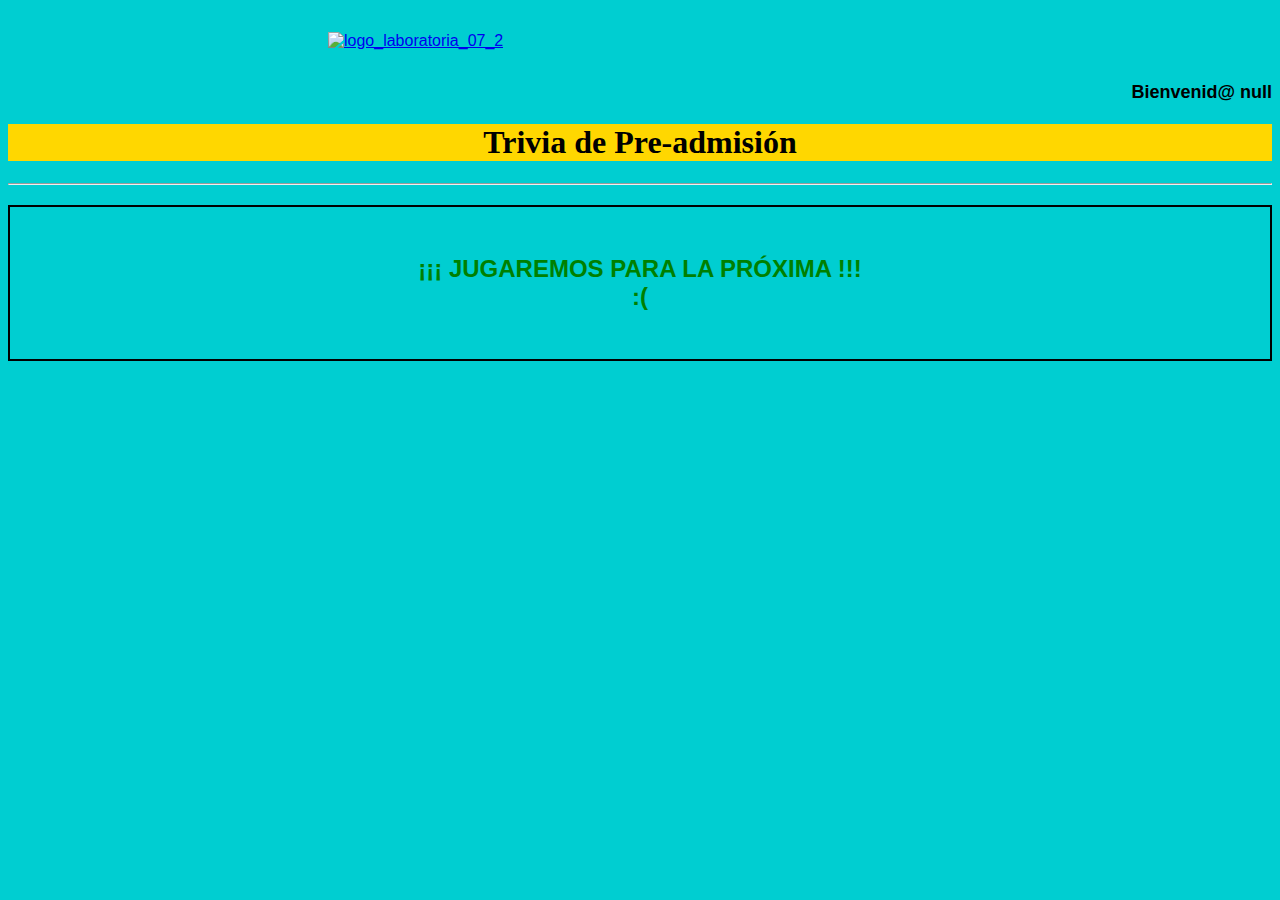
==== index.html @ 295aeb2a "Resubiendo proyecto" ====
<!DOCTYPE html>
<html lang="en" dir="ltr">
  <head>
    <meta charset="utf-8">
    <title>Trivia</title> <!-- Título -->
    <link rel='stylesheet' href='estilostrivia.css'> <!-- Link con CSS -->
  </head>
  <body>
    <div class="image-laboratoria">
      <a href="https://www.youtube.com/channel/UC3LdpwpeIJqbm4hafXXqRHA" target="_blank">  <!-- Se utilizo etiqueta <a></a> para incluir el enlace de la imagen. -->
        <img src="https://preview.ibb.co/fPEOOy/logo_laboratoria_07_2.png" alt="logo_laboratoria_07_2" border="0">
      </a>
    </div>
    <p id='name'></p> <!-- ID para imprimir en HTML. Nombre de la jugadora -->
    <h1 id='titleTrivia'>Trivia de Pre-admisión</h1> <!-- Titulo de la página-->
    <hr/>
    <h2 id='no-Play'> ¡¡¡ JUGAREMOS PARA LA PRÓXIMA !!! </br> :( </h2> <!-- ID para interactuar en JS-->
    <div id="show-results">
      <div>
        <section id='titleRightAnswers'></section> <!-- ID para interactuar en JS -->
        <section id='right'> </section> <!-- ID para interactuar en JS -->
        <img id= 'image1' src='https://encrypted-tbn0.gstatic.com/images?q=tbn:ANd9GcTD-gGZN0JotrD_VNeVYSZilWIsVZXFekDE3mRGb7MY1CEDVwkslg'alt='respuestas.Correctas'> <!-- ID para modificar en CSS. Code Pen únicamente admite imagen desde URL -->
<!-- <p id="image1" Primer intento para incluir imagen con el uso de un párrafo-->
<!-- <p id="image1"  Id para interactuar imagen en JS y poder modificar en CSS -->
<!-- <img src="correctas.jpg" alt="res.Correctas" border="0">
</p> -->
      </div>
      <div>
        <section id='titleWrongAnswers'></section> <!-- ID para imprimir en HTML -->
        <section id='wrong'> </section>
        <!-- <p id="image2" Id para interactuar imagen en JS y poder modificar en CSS -->
        <img id= 'image2' src="https://encrypted-tbn0.gstatic.com/images?q=tbn:ANd9GcR-PE-JDz1w-I1KuCkBWTrH9pibKns09rB65SDUU0SaiPvq-oZo" alt="res.Incorrectas">
        <!-- </p> -->
      </div>
    </div>
    <script src='script.js'></script> <!-- Vinculamos HTML con JS-->
  </body>
</html>
---- estilostrivia.css ----
body {
  font-family: Arial;
  background-color: #00CED1;
}
#name {
  text-align: right;
  font-size: 18px;
  font-weight: bold;
}

#no-Play {
  color: green;
  text-align: center;
  border: 2px solid black;
  padding: 2em;
  display: none;
}

#titleTrivia {
  font-style: normal;
  font-family: fantasy;
  text-align:center;
  background-color: 	#FFD700;
  text-size: 22px;
  color:	black;
}

#titleRightAnswers {
  font-size: 20px;
  font-family: fantasy;
  color: #4B0082;
  margin-top: 6em;
  margin-left: 5em;
  text-align: left;
}
#titleWrongAnswers {
  font-size: 20px;
  font-family: fantasy;
  color: red;
  margin-right: 5em;
  text-align: right;
}

#right {
  border-right: 10px double #FFD700;
  display: inline-block;
  width: 300px;
  height: 300px;
  float: left;
  margin-top: 50px;
  /* margin-right: 112px; */
  padding: 2em;
}

#wrong {
  border-left: 10px double #FFD700;
  display: inline-block;
  width: 300px;
  height: 300px;
  float: right;
  padding: 2em;
  margin-top: 25px;
}

#show-results {
  display: none;
}

.image-laboratoria{
  margin: 2em 20em;
}

#image1 {
  float: left;
  width: 10em;
  height: 8em;
  margin-right: 20em;
  margin-top: 12em;
}

#image2 {
  float: right;
  width: 10em;
  height: 6em;
  margin-left: 20em;
}
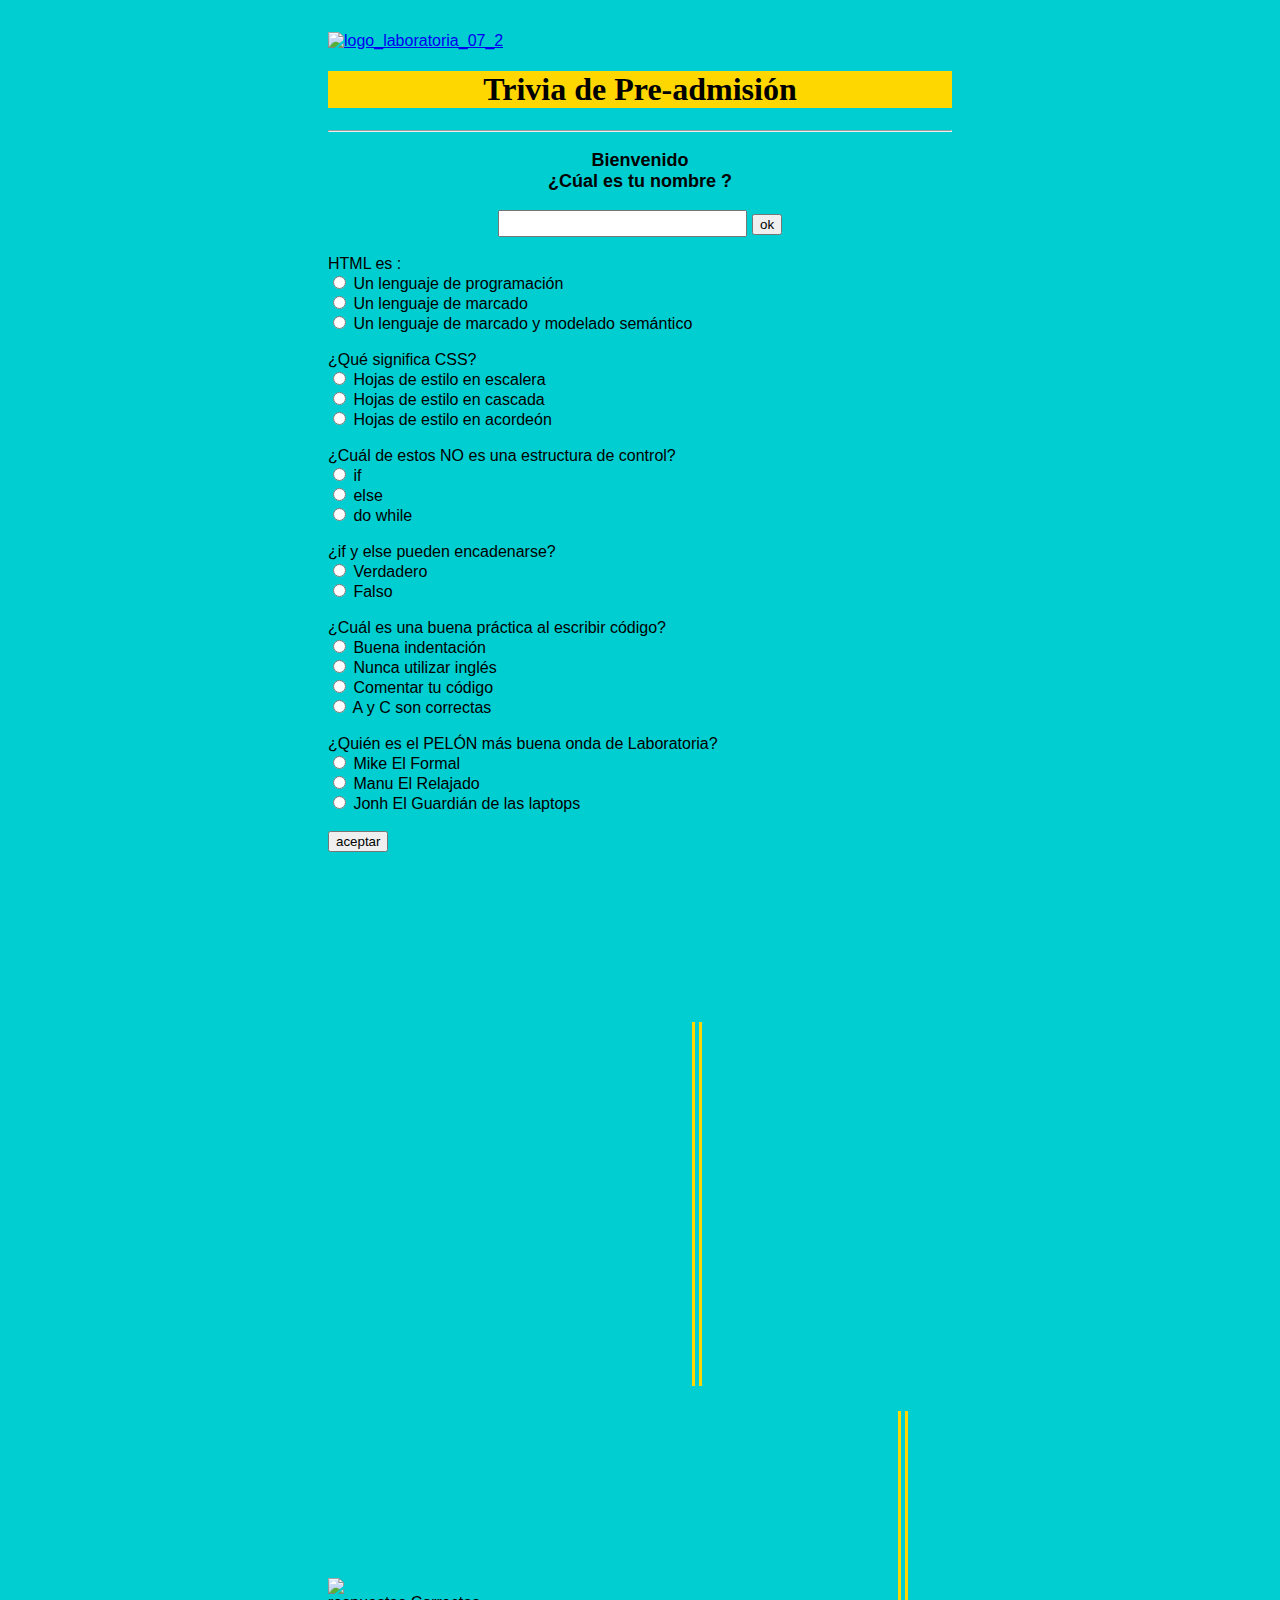
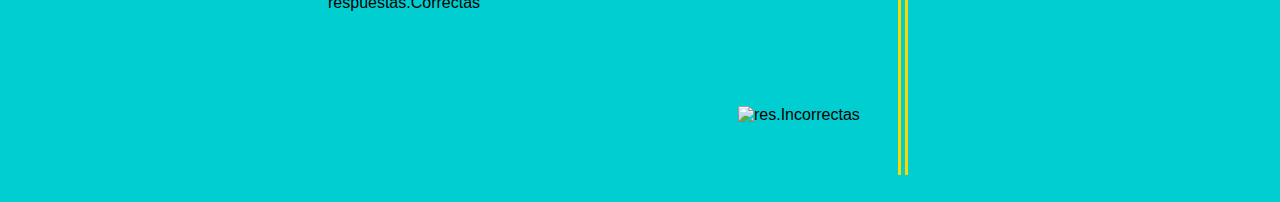
==== commit 6b59c891: "cambios recientes" ====
--- a/index.html
+++ b/index.html
@@ -10,13 +10,77 @@
       <a href="https://www.youtube.com/channel/UC3LdpwpeIJqbm4hafXXqRHA" target="_blank">  <!-- Se utilizo etiqueta <a></a> para incluir el enlace de la imagen. -->
         <img src="https://preview.ibb.co/fPEOOy/logo_laboratoria_07_2.png" alt="logo_laboratoria_07_2" border="0">
       </a>
-    </div>
-    <p id='name'></p> <!-- ID para imprimir en HTML. Nombre de la jugadora -->
+    <!-- <p id='name'></p> <! ID para imprimir en HTML. Nombre de la jugadora -->
     <h1 id='titleTrivia'>Trivia de Pre-admisión</h1> <!-- Titulo de la página-->
     <hr/>
     <h2 id='no-Play'> ¡¡¡ JUGAREMOS PARA LA PRÓXIMA !!! </br> :( </h2> <!-- ID para interactuar en JS-->
-    <div id="show-results">
-      <div>
+    <div id="show-results"> </div>
+    <div id= 'nombreUsuario'>
+      <p>
+        Bienvenido </br> ¿Cúal es tu nombre ?
+        <div id='Hola'> </div>
+        <input type="yourName" id="name" >
+        <input type="submit"  value="ok" id="ok" onclick="agregarNombre()">
+      </p>
+    </div>
+    <form>
+      <label> HTML es :</label>
+      <br/>
+      <label>
+        <input name="question1" type="radio" value="Un lenguaje de programación"> Un lenguaje de programación <br/>
+        <input name="question1" type="radio" value="Un lenguaje de marcado"> Un lenguaje de marcado <br/>
+        <input name="question1" type="radio" value="Un lenguaje de marcado y modelado semántico"> Un lenguaje de marcado y modelado semántico <br/>
+      </label>
+      <br/>
+
+      <label> ¿Qué significa CSS? </label>
+      <br/>
+      <label>
+        <input name="question2" type="radio"> Hojas de estilo en escalera <br/>
+        <input name="question2" type="radio"> Hojas de estilo en cascada <br/>
+        <input name="question2" type="radio"> Hojas de estilo en acordeón <br/>
+      </label>
+      <br/>
+
+      <label> ¿Cuál de estos NO es una estructura de control? </label>
+      <br/>
+      <label>
+        <input name="question3" type="radio"> if <br/>
+        <input name="question3" type="radio"> else <br/>
+        <input name="question3" type="radio"> do while <br/>
+      </label>
+      <br/>
+
+      <label> ¿if y else pueden encadenarse? </label>
+      <br/>
+      <label>
+        <input name="question4" type="radio"> Verdadero <br/>
+        <input name="question4" type="radio"> Falso<br/>
+      </label>
+      <br/>
+
+      <label> ¿Cuál es una buena práctica al escribir código? </label>
+      <br/>
+      <label>
+        <input name="question5" type="radio"> Buena indentación <br/>
+        <input name="question5" type="radio"> Nunca utilizar inglés <br/>
+        <input name="question5" type="radio"> Comentar tu código <br/>
+        <input name="question5" type="radio"> A y C son correctas <br/>
+      </label>
+      <br/>
+
+      <label> ¿Quién es el PELÓN más buena onda de Laboratoria? </label>
+      <br/>
+      <label>
+        <input name="question6" type="radio"> Mike El Formal <br/>
+        <input name="question6" type="radio"> Manu El Relajado <br/>
+        <input name="question6" type="radio"> Jonh El Guardián de las laptops <br/>
+      </label>
+      <br/>
+
+      <input type="submit"  value="aceptar" id="aceptar" onclick="aceptarPreguntas()">
+
+    </form>
         <section id='titleRightAnswers'></section> <!-- ID para interactuar en JS -->
         <section id='right'> </section> <!-- ID para interactuar en JS -->
         <img id= 'image1' src='https://encrypted-tbn0.gstatic.com/images?q=tbn:ANd9GcTD-gGZN0JotrD_VNeVYSZilWIsVZXFekDE3mRGb7MY1CEDVwkslg'alt='respuestas.Correctas'> <!-- ID para modificar en CSS. Code Pen únicamente admite imagen desde URL -->
--- a/estilostrivia.css
+++ b/estilostrivia.css
@@ -4,6 +4,12 @@
 }
 #name {
   text-align: right;
+  font-size: 18px;
+  font-weight: bold;
+}
+
+#nombreUsuario {
+  text-align: center;
   font-size: 18px;
   font-weight: bold;
 }
@@ -43,7 +49,7 @@
 
 #right {
   border-right: 10px double #FFD700;
-  display: inline-block;
+  display: inline-table;
   width: 300px;
   height: 300px;
   float: left;
@@ -54,7 +60,7 @@
 
 #wrong {
   border-left: 10px double #FFD700;
-  display: inline-block;
+  display: inline-table;
   width: 300px;
   height: 300px;
   float: right;
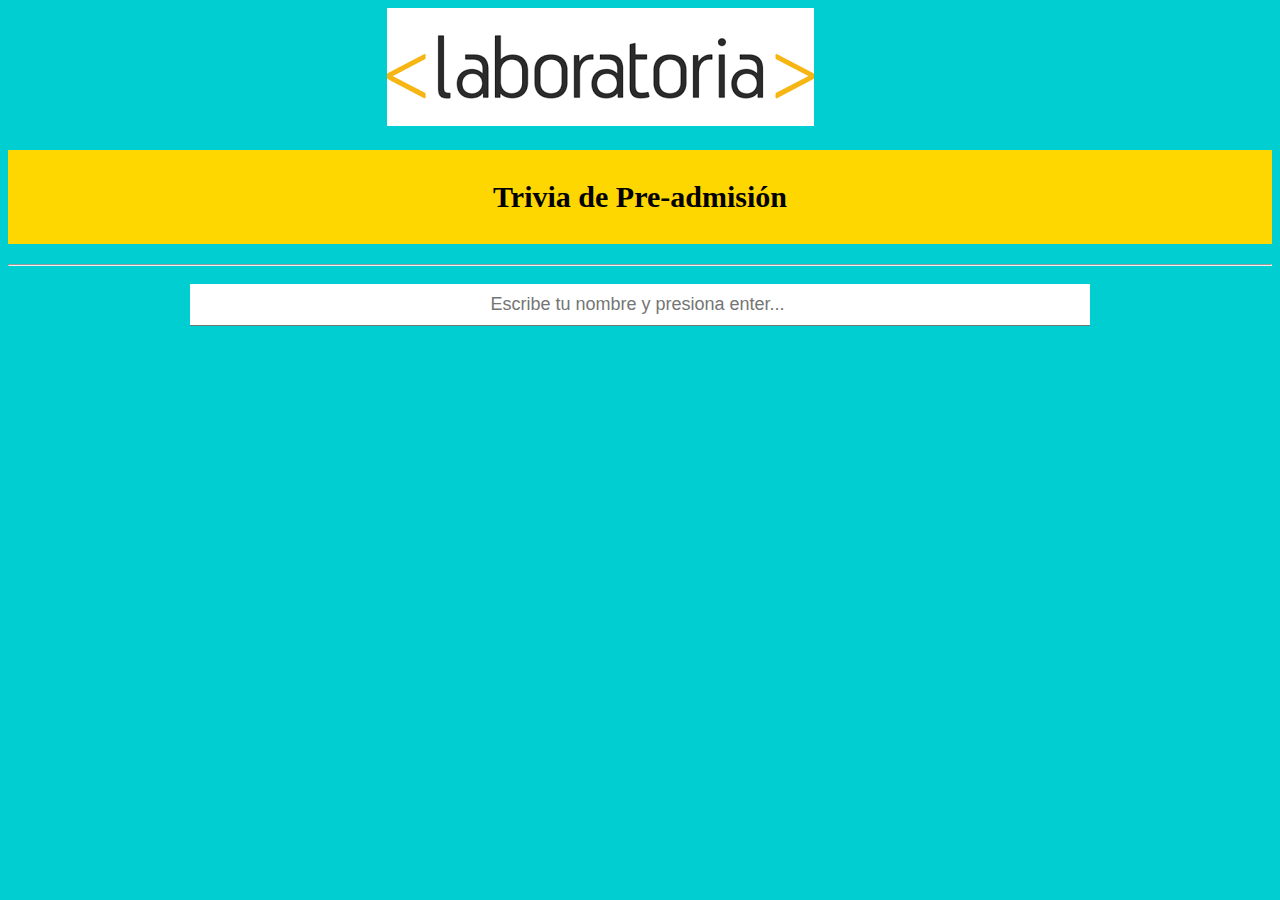
==== commit 46bb9186: "Terminando proyecto" ====
--- a/index.html
+++ b/index.html
@@ -3,100 +3,111 @@
   <head>
     <meta charset="utf-8">
     <title>Trivia</title> <!-- Título -->
-    <link rel='stylesheet' href='estilostrivia.css'> <!-- Link con CSS -->
+    <link rel="stylesheet" href="css/estilostrivia.css"> <!-- Link con CSS -->
   </head>
   <body>
     <div class="image-laboratoria">
       <a href="https://www.youtube.com/channel/UC3LdpwpeIJqbm4hafXXqRHA" target="_blank">  <!-- Se utilizo etiqueta <a></a> para incluir el enlace de la imagen. -->
-        <img src="https://preview.ibb.co/fPEOOy/logo_laboratoria_07_2.png" alt="logo_laboratoria_07_2" border="0">
+        <img src="img/Laboratoria.png" alt="logo_laboratoria_07_2" border="0" />
       </a>
-    <!-- <p id='name'></p> <! ID para imprimir en HTML. Nombre de la jugadora -->
-    <h1 id='titleTrivia'>Trivia de Pre-admisión</h1> <!-- Titulo de la página-->
+    </div>
+    <h1 id="titleTrivia">Trivia de Pre-admisión</h1> <!-- Titulo de la página-->
     <hr/>
-    <h2 id='no-Play'> ¡¡¡ JUGAREMOS PARA LA PRÓXIMA !!! </br> :( </h2> <!-- ID para interactuar en JS-->
     <div id="show-results"> </div>
-    <div id= 'nombreUsuario'>
+    <!-- AQUI PEDIMOS EL NOMBRE DE USUARIO -->
+    <div id= "nombreUsuario">
       <p>
-        Bienvenido </br> ¿Cúal es tu nombre ?
-        <div id='Hola'> </div>
-        <input type="yourName" id="name" >
-        <input type="submit"  value="ok" id="ok" onclick="agregarNombre()">
+        <div id="hola"></div>
+        <input id="name" type="yourName" placeholder="Escribe tu nombre y presiona enter..." onkeypress="agregarNombre(event)"/>
       </p>
     </div>
-    <form>
-      <label> HTML es :</label>
-      <br/>
-      <label>
-        <input name="question1" type="radio" value="Un lenguaje de programación"> Un lenguaje de programación <br/>
-        <input name="question1" type="radio" value="Un lenguaje de marcado"> Un lenguaje de marcado <br/>
-        <input name="question1" type="radio" value="Un lenguaje de marcado y modelado semántico"> Un lenguaje de marcado y modelado semántico <br/>
-      </label>
-      <br/>
+    <!-- /AQUI PEDIMOS EL NOMBRE DE USUARIO -->
+    <div id="readyToPlay">
+      <p>¿Estas listo para jugar?</p>
+      <input class="trivia-button" type="button" value="Si" onclick="listoParaJugar(event)"/>
+      <input class="trivia-button" type="button" value="No" onclick="listoParaJugar(event)"/>
+    </div>
+    <p id="no-play">¡¡¡ JUGAREMOS PARA LA PROXIMA !!!</p>
+    <form id="questions" action="#">
+      <fieldset>
+          <label> HTML es :</label>
+          <br/>
+          <label>
+            <input name="question1" type="radio" value="Un lenguaje de programación"> Un lenguaje de programación <br/>
+            <input name="question1" type="radio" value="Un lenguaje de marcado"> Un lenguaje de marcado <br/>
+            <input name="question1" type="radio" value="Un lenguaje de marcado y modelado semántico"> Un lenguaje de marcado y modelado semántico <br/>
+          </label>
+          <br/>
+    
+          <label> ¿Qué significa CSS? </label>
+          <br/>
+          <label>
+            <input name="question2" type="radio" value="Hojas de estilo en escalera"> Hojas de estilo en escalera <br/>
+            <input name="question2" type="radio" value="Hojas de estilo en cascada"> Hojas de estilo en cascada <br/>
+            <input name="question2" type="radio" value="Hojas de estilo en acordeón"> Hojas de estilo en acordeón <br/>
+          </label>
+          <br/>
+    
+          <label> ¿Cuál de estos NO es una estructura de control? </label>
+          <br/>
+          <label>
+            <input name="question3" type="radio" value="if"> if <br/>
+            <input name="question3" type="radio" value="else"> else <br/>
+            <input name="question3" type="radio" value="do if"> do if <br/>
+          </label>
+          <br/>
+    
+          <label> ¿if y else pueden encadenarse? </label>
+          <br/>
+          <label>
+            <input name="question4" type="radio" value="Verdadero"> Verdadero <br/>
+            <input name="question4" type="radio" value="Falso"> Falso<br/>
+          </label>
+          <br/>
+    
+          <label> ¿Cuál es una buena práctica al escribir código? </label>
+          <br/>
+          <label>
+            <input name="question5" type="radio" value="Buena indentación"> Buena indentación <br/>
+            <input name="question5" type="radio" value="Nunca utilizar inglés"> Nunca utilizar inglés <br/>
+            <input name="question5" type="radio" value="Comentar tu código"> Comentar tu código <br/>
+            <input name="question5" type="radio" value="A y C son correctas"> A y C son correctas <br/>
+          </label>
+          <br/>
+    
+          <label> ¿Quién es el PELÓN más buena onda de Laboratoria? </label>
+          <br/>
+          <label>
+            <input name="question6" type="radio" value="Mike El Formal"> Mike El Formal <br/>
+            <input name="question6" type="radio" value="Manu El Relajado"> Manu El Relajado <br/>
+            <input name="question6" type="radio" value="Jonh El Guardián de las laptops"> Jonh El Guardián de las laptops <br/>
+          </label>
+          <br/>
+          <input class="trivia-button" type="submit"  value="RESPONDER" id="sendAnswer">
+      </fieldset>
+      
+    </form>
+    <div id="totalAnswer">
+      <table id="tableAnswer" class="center">
+        <tr>
+          <th>Preguntas</th>
+          <th>Correctas</th>
+          <th>Incorrectas</th>
+        </tr>
+      </table>
+      <p><strong>CORRECTAS: </strong><span id="rightAnswer"></span></p>
+      <p><strong>INCORRECTAS: </strong><span id="wrongAnswer"></span></p>
+    </div>
 
-      <label> ¿Qué significa CSS? </label>
-      <br/>
-      <label>
-        <input name="question2" type="radio"> Hojas de estilo en escalera <br/>
-        <input name="question2" type="radio"> Hojas de estilo en cascada <br/>
-        <input name="question2" type="radio"> Hojas de estilo en acordeón <br/>
-      </label>
-      <br/>
-
-      <label> ¿Cuál de estos NO es una estructura de control? </label>
-      <br/>
-      <label>
-        <input name="question3" type="radio"> if <br/>
-        <input name="question3" type="radio"> else <br/>
-        <input name="question3" type="radio"> do while <br/>
-      </label>
-      <br/>
-
-      <label> ¿if y else pueden encadenarse? </label>
-      <br/>
-      <label>
-        <input name="question4" type="radio"> Verdadero <br/>
-        <input name="question4" type="radio"> Falso<br/>
-      </label>
-      <br/>
-
-      <label> ¿Cuál es una buena práctica al escribir código? </label>
-      <br/>
-      <label>
-        <input name="question5" type="radio"> Buena indentación <br/>
-        <input name="question5" type="radio"> Nunca utilizar inglés <br/>
-        <input name="question5" type="radio"> Comentar tu código <br/>
-        <input name="question5" type="radio"> A y C son correctas <br/>
-      </label>
-      <br/>
-
-      <label> ¿Quién es el PELÓN más buena onda de Laboratoria? </label>
-      <br/>
-      <label>
-        <input name="question6" type="radio"> Mike El Formal <br/>
-        <input name="question6" type="radio"> Manu El Relajado <br/>
-        <input name="question6" type="radio"> Jonh El Guardián de las laptops <br/>
-      </label>
-      <br/>
-
-      <input type="submit"  value="aceptar" id="aceptar" onclick="aceptarPreguntas()">
-
-    </form>
-        <section id='titleRightAnswers'></section> <!-- ID para interactuar en JS -->
-        <section id='right'> </section> <!-- ID para interactuar en JS -->
-        <img id= 'image1' src='https://encrypted-tbn0.gstatic.com/images?q=tbn:ANd9GcTD-gGZN0JotrD_VNeVYSZilWIsVZXFekDE3mRGb7MY1CEDVwkslg'alt='respuestas.Correctas'> <!-- ID para modificar en CSS. Code Pen únicamente admite imagen desde URL -->
-<!-- <p id="image1" Primer intento para incluir imagen con el uso de un párrafo-->
-<!-- <p id="image1"  Id para interactuar imagen en JS y poder modificar en CSS -->
-<!-- <img src="correctas.jpg" alt="res.Correctas" border="0">
-</p> -->
-      </div>
-      <div>
-        <section id='titleWrongAnswers'></section> <!-- ID para imprimir en HTML -->
-        <section id='wrong'> </section>
-        <!-- <p id="image2" Id para interactuar imagen en JS y poder modificar en CSS -->
-        <img id= 'image2' src="https://encrypted-tbn0.gstatic.com/images?q=tbn:ANd9GcR-PE-JDz1w-I1KuCkBWTrH9pibKns09rB65SDUU0SaiPvq-oZo" alt="res.Incorrectas">
-        <!-- </p> -->
-      </div>
-    </div>
-    <script src='script.js'></script> <!-- Vinculamos HTML con JS-->
+    <!-- <section id="titleRightAnswers"></section> ID para interactuar en JS -->
+    <!-- <section id="right"> </section> ID para interactuar en JS -->
+    <!-- <img id="image1" src="img/correcta.png" alt="respuestas.Correctas"> ID para modificar en CSS. Code Pen únicamente admite imagen desde URL -->
+    <!-- <div>
+      <section id="titleWrongAnswers"></section>
+      <section id="wrong"> </section>
+      <img id= "image2" src="img/incorrecta.png" alt="res.Incorrectas">
+    </div> -->
+  </div>
+  <script src="js/script.js"></script> <!-- Vinculamos HTML con JS-->
   </body>
 </html>
--- a/css/estilostrivia.css
+++ b/css/estilostrivia.css
@@ -0,0 +1,166 @@
+body {
+  font-family: Arial;
+  background-color: #00CED1;
+}
+
+table {
+  background-color: white;
+  font-family: arial, sans-serif;
+  border-collapse: collapse;
+  width: 100%;
+  display: 'none';
+}
+
+table.center {
+  margin-left:auto; 
+  margin-right:auto;
+}
+
+#hola {
+  color: white;
+  font-size: 22px;
+}
+
+td, th {
+  border: 1px solid #dddddd;
+  text-align: left;
+  padding: 8px;
+}
+
+tr:nth-child(even) {
+  background-color: #dddddd;
+}
+
+#questions {
+  display: none;
+}
+
+#totalAnswer {
+  display: none;
+}
+
+#totalAnswer > p{
+  color: white;
+}
+
+#readyToPlay {
+  display: none;
+  text-align: center;
+  color: white;
+  font-size: 22px;
+  font-weight: bold;
+}
+
+.trivia-button {
+  background-color: yellow;
+  font-size: 18px;
+  padding: 1em;
+  font-weight: bold;
+}
+
+#name {
+  /* font-size: 16px;
+  font-weight: bold;
+  width: 300px;
+  height: 35px;
+  border-radius: 25px;
+  padding: 1em;
+  border-color: black; */
+  font-size:18px;
+  padding:10px 10px 10px 5px;
+  display:block;
+  width:300px;
+  border:none;
+  border-bottom:1px solid #757575;
+  width: 70%;
+  text-align: center;
+  margin-left: auto;
+  margin-right: auto;
+}
+
+#nombreUsuario {
+  text-align: center;
+  font-size: 18px;
+  font-weight: bold;
+}
+
+#no-play {
+  color: green;
+  text-align: center;
+  border: 2px solid black;
+  padding: 2em;
+  display: none;
+}
+
+#titleTrivia {
+  font-style: normal;
+  font-family: fantasy;
+  text-align:center;
+  background-color: 	#FFD700;
+  font-size: 30px;
+  color:	black;
+  padding: 1em;
+}
+
+#titleRightAnswers {
+  font-size: 20px;
+  font-family: fantasy;
+  color: #4B0082;
+  margin-top: 6em;
+  margin-left: 5em;
+  text-align: left;
+}
+#titleWrongAnswers {
+  font-size: 20px;
+  font-family: fantasy;
+  color: red;
+  margin-right: 5em;
+  text-align: right;
+}
+
+#right {
+  border-right: 10px double #FFD700;
+  display: inline-table;
+  width: 300px;
+  height: 300px;
+  float: left;
+  margin-top: 50px;
+  /* margin-right: 112px; */
+  padding: 2em;
+}
+
+#wrong {
+  border-left: 10px double #FFD700;
+  display: inline-table;
+  width: 300px;
+  height: 300px;
+  float: right;
+  padding: 2em;
+  margin-top: 25px;
+}
+
+#show-results {
+  display: none;
+}
+
+.image-laboratoria{
+  display: block;
+  margin-left: auto;
+  margin-right: auto;
+  width: 40%;
+}
+
+#image1 {
+  float: left;
+  width: 10em;
+  height: 8em;
+  margin-right: 20em;
+  margin-top: 12em;
+}
+
+#image2 {
+  float: right;
+  width: 10em;
+  height: 6em;
+  margin-left: 20em;
+}
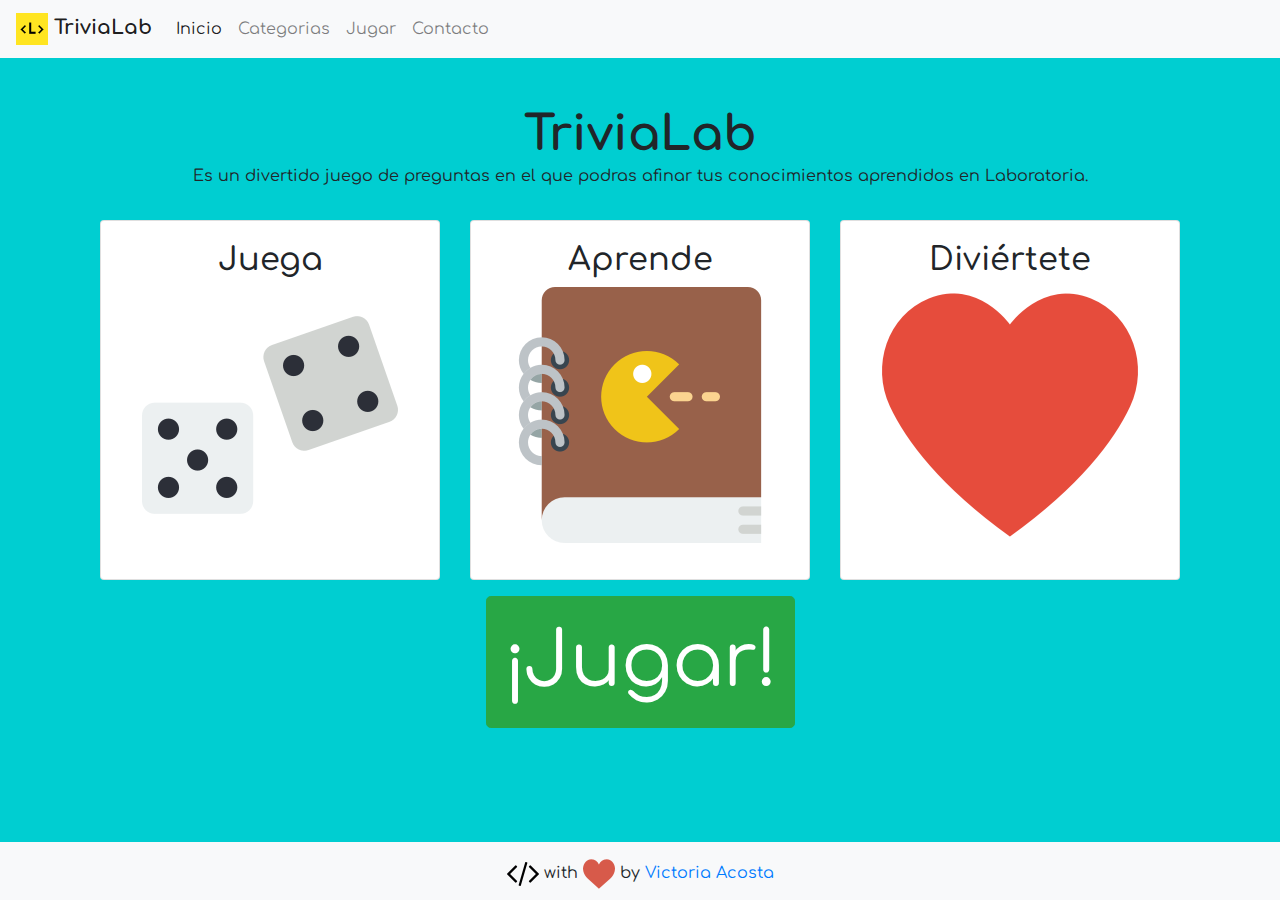
==== commit 86a60fda: "Arreglando responsive" ====
--- a/index.html
+++ b/index.html
@@ -1,113 +1,90 @@
 <!DOCTYPE html>
-<html lang="en" dir="ltr">
+<html lang="es" dir="ltr">
   <head>
-    <meta charset="utf-8">
+    <meta charset="utf-8" />
+    <meta name="viewport" content="width=device-width, initial-scale=1.0">
     <title>Trivia</title> <!-- Título -->
-    <link rel="stylesheet" href="css/estilostrivia.css"> <!-- Link con CSS -->
+    <link rel="stylesheet" href="css/bootstrap.min.css" /> <!-- Link con CSS -->
+    <link href="https://fonts.googleapis.com/css?family=Comfortaa" rel="stylesheet" />
+    <link rel='stylesheet' href='css/estilostrivia.css' /> <!-- Link con CSS -->
   </head>
   <body>
-    <div class="image-laboratoria">
-      <a href="https://www.youtube.com/channel/UC3LdpwpeIJqbm4hafXXqRHA" target="_blank">  <!-- Se utilizo etiqueta <a></a> para incluir el enlace de la imagen. -->
-        <img src="img/Laboratoria.png" alt="logo_laboratoria_07_2" border="0" />
-      </a>
-    </div>
-    <h1 id="titleTrivia">Trivia de Pre-admisión</h1> <!-- Titulo de la página-->
-    <hr/>
-    <div id="show-results"> </div>
-    <!-- AQUI PEDIMOS EL NOMBRE DE USUARIO -->
-    <div id= "nombreUsuario">
+    <header>
+      <nav class="navbar navbar-expand-lg navbar-light bg-light">
+        <a class="navbar-brand" href="#">
+          <figure class="logo">
+            <img width="32" src="img/laboratoria-logo.png" alt="logo-laboratoria" /> <strong>TriviaLab</strong>
+          </figure>
+        </a>
+        <button class="navbar-toggler" type="button" data-toggle="collapse" data-target="#navbarNav" aria-controls="navbarNav" aria-expanded="false" aria-label="Toggle navigation">
+          <span class="navbar-toggler-icon"></span>
+        </button>
+        <div class="collapse navbar-collapse" id="navbarNav">
+          <ul class="navbar-nav">
+            <li class="nav-item active">
+              <a class="nav-link" href="/">Inicio <span class="sr-only">(current)</span></a>
+            </li>
+            <li class="nav-item">
+              <a class="nav-link" href="#">Categorias</a>
+            </li>
+            <li class="nav-item">
+              <a class="nav-link" href="#">Jugar</a>
+            </li>
+            <li class="nav-item">
+              <a class="nav-link" href="#">Contacto</a>
+            </li>
+          </ul>
+        </div>
+      </nav>
+    </header>
+    <section class="container">
+      <div class="row">
+        <div class="col-md">
+            <h1 class="main-title">TriviaLab</h1>
+            <p class="text-center">Es un divertido juego de preguntas en el que podras afinar tus conocimientos aprendidos en Laboratoria.</p>
+        </div>
+      </div>
+      <div class="row main-section">
+        <div class="col-sm col-md col-lg">
+          <div class="card">
+            <div class="card-body">
+              <h2 class="text-center">Juega</h2>
+              <figure>
+                <img class="main-logos" width="256" src="img/play.png" alt="Juega">
+              </figure>
+            </div>
+          </div>
+        </div>
+        <div class="col-sm col-md col-lg">
+          <div class="card">
+            <div class="card-body">
+              <h2 class="text-center">Aprende</h2>
+              <figure>
+                <img class="main-logos" width="256" src="img/learn.png" alt="">
+              </figure>
+            </div>
+          </div>
+        </div>
+        <div class="col-sm col-md col-lg">
+          <div class="card">
+            <div class="card-body">
+              <h2 class="text-center">Diviértete</h2>
+              <figure>
+                <img class="main-logos" width="256" src="img/enjoy.png" alt="">
+              </figure>
+            </div>
+          </div>
+        </div>
+      </div>
+      <div class="row">
+        <a class="btn btn-success btn-lg game-btn"href="game.html">¡Jugar!</a>
+      </div>
+    </section>
+    <footer class="footer">
       <p>
-        <div id="hola"></div>
-        <input id="name" type="yourName" placeholder="Escribe tu nombre y presiona enter..." onkeypress="agregarNombre(event)"/>
+        <img width="32" src="img/code.png" alt="code" /> with <img width="32" src="img/like.png" alt="Like" /> by 
+        <a href="http://vicky2813.github.io/me" target="_blank">Victoria Acosta</a>
       </p>
-    </div>
-    <!-- /AQUI PEDIMOS EL NOMBRE DE USUARIO -->
-    <div id="readyToPlay">
-      <p>¿Estas listo para jugar?</p>
-      <input class="trivia-button" type="button" value="Si" onclick="listoParaJugar(event)"/>
-      <input class="trivia-button" type="button" value="No" onclick="listoParaJugar(event)"/>
-    </div>
-    <p id="no-play">¡¡¡ JUGAREMOS PARA LA PROXIMA !!!</p>
-    <form id="questions" action="#">
-      <fieldset>
-          <label> HTML es :</label>
-          <br/>
-          <label>
-            <input name="question1" type="radio" value="Un lenguaje de programación"> Un lenguaje de programación <br/>
-            <input name="question1" type="radio" value="Un lenguaje de marcado"> Un lenguaje de marcado <br/>
-            <input name="question1" type="radio" value="Un lenguaje de marcado y modelado semántico"> Un lenguaje de marcado y modelado semántico <br/>
-          </label>
-          <br/>
-    
-          <label> ¿Qué significa CSS? </label>
-          <br/>
-          <label>
-            <input name="question2" type="radio" value="Hojas de estilo en escalera"> Hojas de estilo en escalera <br/>
-            <input name="question2" type="radio" value="Hojas de estilo en cascada"> Hojas de estilo en cascada <br/>
-            <input name="question2" type="radio" value="Hojas de estilo en acordeón"> Hojas de estilo en acordeón <br/>
-          </label>
-          <br/>
-    
-          <label> ¿Cuál de estos NO es una estructura de control? </label>
-          <br/>
-          <label>
-            <input name="question3" type="radio" value="if"> if <br/>
-            <input name="question3" type="radio" value="else"> else <br/>
-            <input name="question3" type="radio" value="do if"> do if <br/>
-          </label>
-          <br/>
-    
-          <label> ¿if y else pueden encadenarse? </label>
-          <br/>
-          <label>
-            <input name="question4" type="radio" value="Verdadero"> Verdadero <br/>
-            <input name="question4" type="radio" value="Falso"> Falso<br/>
-          </label>
-          <br/>
-    
-          <label> ¿Cuál es una buena práctica al escribir código? </label>
-          <br/>
-          <label>
-            <input name="question5" type="radio" value="Buena indentación"> Buena indentación <br/>
-            <input name="question5" type="radio" value="Nunca utilizar inglés"> Nunca utilizar inglés <br/>
-            <input name="question5" type="radio" value="Comentar tu código"> Comentar tu código <br/>
-            <input name="question5" type="radio" value="A y C son correctas"> A y C son correctas <br/>
-          </label>
-          <br/>
-    
-          <label> ¿Quién es el PELÓN más buena onda de Laboratoria? </label>
-          <br/>
-          <label>
-            <input name="question6" type="radio" value="Mike El Formal"> Mike El Formal <br/>
-            <input name="question6" type="radio" value="Manu El Relajado"> Manu El Relajado <br/>
-            <input name="question6" type="radio" value="Jonh El Guardián de las laptops"> Jonh El Guardián de las laptops <br/>
-          </label>
-          <br/>
-          <input class="trivia-button" type="submit"  value="RESPONDER" id="sendAnswer">
-      </fieldset>
-      
-    </form>
-    <div id="totalAnswer">
-      <table id="tableAnswer" class="center">
-        <tr>
-          <th>Preguntas</th>
-          <th>Correctas</th>
-          <th>Incorrectas</th>
-        </tr>
-      </table>
-      <p><strong>CORRECTAS: </strong><span id="rightAnswer"></span></p>
-      <p><strong>INCORRECTAS: </strong><span id="wrongAnswer"></span></p>
-    </div>
-
-    <!-- <section id="titleRightAnswers"></section> ID para interactuar en JS -->
-    <!-- <section id="right"> </section> ID para interactuar en JS -->
-    <!-- <img id="image1" src="img/correcta.png" alt="respuestas.Correctas"> ID para modificar en CSS. Code Pen únicamente admite imagen desde URL -->
-    <!-- <div>
-      <section id="titleWrongAnswers"></section>
-      <section id="wrong"> </section>
-      <img id= "image2" src="img/incorrecta.png" alt="res.Incorrectas">
-    </div> -->
-  </div>
-  <script src="js/script.js"></script> <!-- Vinculamos HTML con JS-->
+    </footer>
   </body>
 </html>
--- a/css/estilostrivia.css
+++ b/css/estilostrivia.css
@@ -1,90 +1,95 @@
 body {
-  font-family: Arial;
+  font-family: 'Comfortaa', cursive;
   background-color: #00CED1;
 }
 
-table {
-  background-color: white;
-  font-family: arial, sans-serif;
-  border-collapse: collapse;
-  width: 100%;
-  display: 'none';
+#correctas {
+  font-size: 2em;
+  font-weight: bold;
+  color: green;
 }
 
-table.center {
-  margin-left:auto; 
-  margin-right:auto;
-}
-
-#hola {
-  color: white;
-  font-size: 22px;
-}
-
-td, th {
-  border: 1px solid #dddddd;
-  text-align: left;
-  padding: 8px;
-}
-
-tr:nth-child(even) {
-  background-color: #dddddd;
-}
-
-#questions {
-  display: none;
-}
-
-#totalAnswer {
-  display: none;
-}
-
-#totalAnswer > p{
-  color: white;
-}
-
-#readyToPlay {
-  display: none;
-  text-align: center;
-  color: white;
-  font-size: 22px;
+.separator {
+  font-size: 2em;
   font-weight: bold;
 }
 
-.trivia-button {
-  background-color: yellow;
-  font-size: 18px;
-  padding: 1em;
+#incorrectas {
+  font-size: 2em;
   font-weight: bold;
+  color: red;
+}
+
+.main-section {
+  margin: 1em 0;
+}
+
+.main-title {
+  text-align: center;
+  font-size: 48px;
+  font-weight: bold;
+  margin: 1em 0 0 0;
+}
+
+.game-btn {
+  display: block;
+  margin: 0 auto;
+  font-size: 76px;
+}
+
+.show {
+  opacity: 1;
+  transition: opacity 1000ms;
+}
+
+.hide {
+  opacity: 0;
+  transition: opacity 1000ms;
+}
+
+.logo {
+  margin: 0;
+  padding: 0;
+}
+
+.main-logos {
+  display: block;
+  margin: 0 auto;
+  width: 256px;
+}
+
+.question {
+  text-align: center;
+  font-weight: bold;
+  font-size: 24px;
+}
+
+.questions {
+  width: 100%;
+  margin: 1em 0;
+}
+
+.footer {
+  margin: 1em 0 0 0;
+  padding: 1em 0 0 0;
+  text-align: center;
+  background-color: #f8f9fa!important;
+  height: 58px;
+  position:fixed;
+  left:0px;
+  bottom:0px;
+  width: 100%;
+  vertical-align: middle;
+  display: table-cell
 }
 
 #name {
-  /* font-size: 16px;
-  font-weight: bold;
-  width: 300px;
-  height: 35px;
-  border-radius: 25px;
-  padding: 1em;
-  border-color: black; */
-  font-size:18px;
-  padding:10px 10px 10px 5px;
-  display:block;
-  width:300px;
-  border:none;
-  border-bottom:1px solid #757575;
-  width: 70%;
-  text-align: center;
-  margin-left: auto;
-  margin-right: auto;
-}
-
-#nombreUsuario {
-  text-align: center;
+  text-align: right;
   font-size: 18px;
   font-weight: bold;
 }
 
-#no-play {
+#no-Play {
   color: green;
   text-align: center;
   border: 2px solid black;
@@ -97,9 +102,8 @@
   font-family: fantasy;
   text-align:center;
   background-color: 	#FFD700;
-  font-size: 30px;
+  text-size: 22px;
   color:	black;
-  padding: 1em;
 }
 
 #titleRightAnswers {
@@ -120,7 +124,7 @@
 
 #right {
   border-right: 10px double #FFD700;
-  display: inline-table;
+  display: inline-block;
   width: 300px;
   height: 300px;
   float: left;
@@ -131,7 +135,7 @@
 
 #wrong {
   border-left: 10px double #FFD700;
-  display: inline-table;
+  display: inline-block;
   width: 300px;
   height: 300px;
   float: right;
@@ -144,16 +148,13 @@
 }
 
 .image-laboratoria{
-  display: block;
-  margin-left: auto;
-  margin-right: auto;
-  width: 40%;
+  margin: 2em 20em;
 }
 
 #image1 {
   float: left;
   width: 10em;
-  height: 8em;
+  height: 5em;
   margin-right: 20em;
   margin-top: 12em;
 }
@@ -161,6 +162,6 @@
 #image2 {
   float: right;
   width: 10em;
-  height: 6em;
+  height: 5em;
   margin-left: 20em;
 }
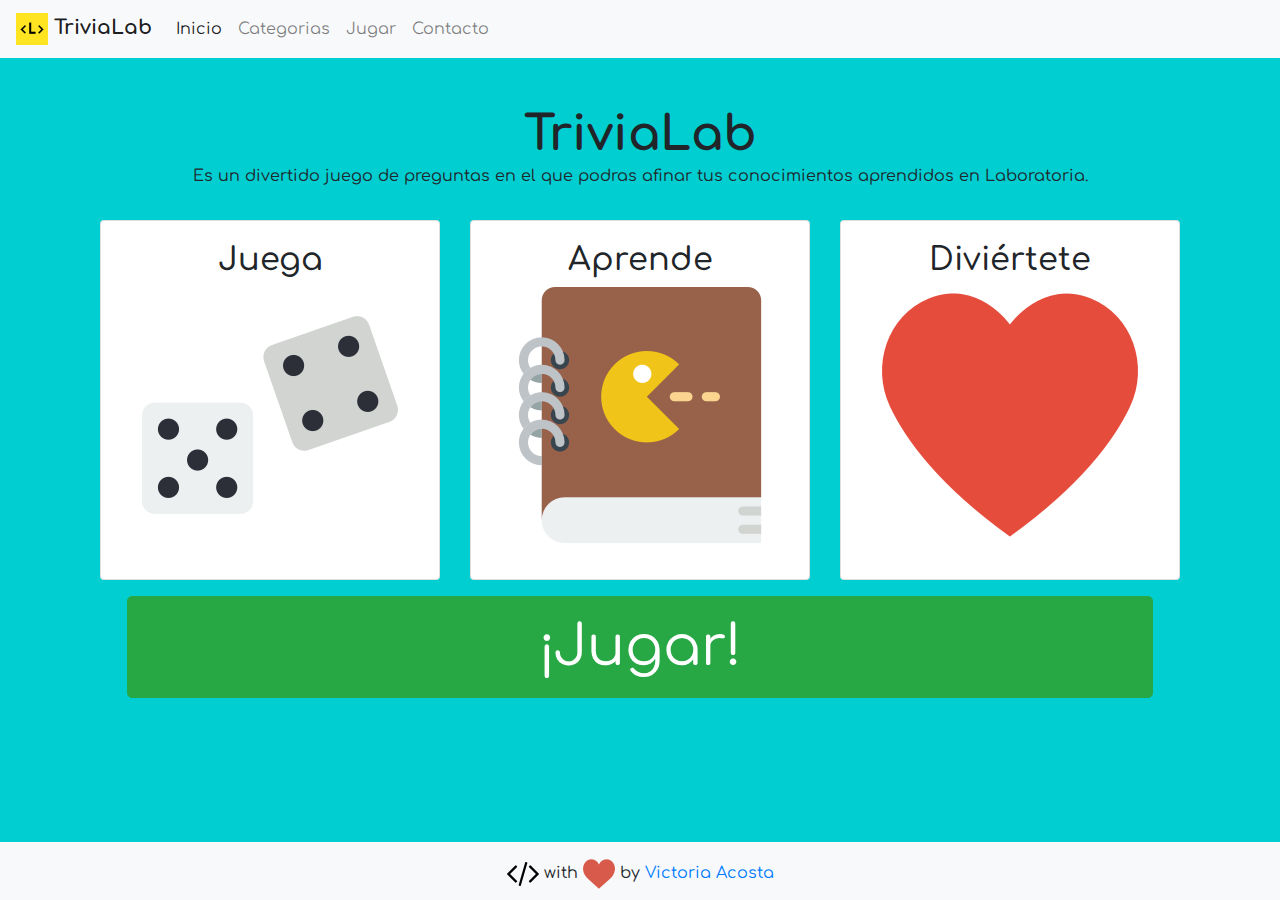
==== commit 7dec1b60: "Arreglando menu de hamburguesa" ====
--- a/index.html
+++ b/index.html
@@ -11,7 +11,7 @@
   <body>
     <header>
       <nav class="navbar navbar-expand-lg navbar-light bg-light">
-        <a class="navbar-brand" href="#">
+        <a class="navbar-brand" href="index.html">
           <figure class="logo">
             <img width="32" src="img/laboratoria-logo.png" alt="logo-laboratoria" /> <strong>TriviaLab</strong>
           </figure>
@@ -22,7 +22,7 @@
         <div class="collapse navbar-collapse" id="navbarNav">
           <ul class="navbar-nav">
             <li class="nav-item active">
-              <a class="nav-link" href="/">Inicio <span class="sr-only">(current)</span></a>
+              <a class="nav-link" href="index.html">Inicio <span class="sr-only">(current)</span></a>
             </li>
             <li class="nav-item">
               <a class="nav-link" href="#">Categorias</a>
@@ -80,11 +80,17 @@
         <a class="btn btn-success btn-lg game-btn"href="game.html">¡Jugar!</a>
       </div>
     </section>
+    <br />
+    <br />
+    <br />
     <footer class="footer">
       <p>
         <img width="32" src="img/code.png" alt="code" /> with <img width="32" src="img/like.png" alt="Like" /> by 
         <a href="http://vicky2813.github.io/me" target="_blank">Victoria Acosta</a>
       </p>
     </footer>
+    <script src="https://code.jquery.com/jquery-3.3.1.slim.min.js" integrity="sha384-q8i/X+965DzO0rT7abK41JStQIAqVgRVzpbzo5smXKp4YfRvH+8abtTE1Pi6jizo" crossorigin="anonymous"></script>
+    <script src="https://cdnjs.cloudflare.com/ajax/libs/popper.js/1.14.3/umd/popper.min.js" integrity="sha384-ZMP7rVo3mIykV+2+9J3UJ46jBk0WLaUAdn689aCwoqbBJiSnjAK/l8WvCWPIPm49" crossorigin="anonymous"></script>
+    <script src="https://stackpath.bootstrapcdn.com/bootstrap/4.1.3/js/bootstrap.min.js" integrity="sha384-ChfqqxuZUCnJSK3+MXmPNIyE6ZbWh2IMqE241rYiqJxyMiZ6OW/JmZQ5stwEULTy" crossorigin="anonymous"></script>
   </body>
 </html>
--- a/css/estilostrivia.css
+++ b/css/estilostrivia.css
@@ -32,9 +32,10 @@
 }
 
 .game-btn {
+  width: 90%;
   display: block;
   margin: 0 auto;
-  font-size: 76px;
+  font-size: 56px;
 }
 
 .show {
